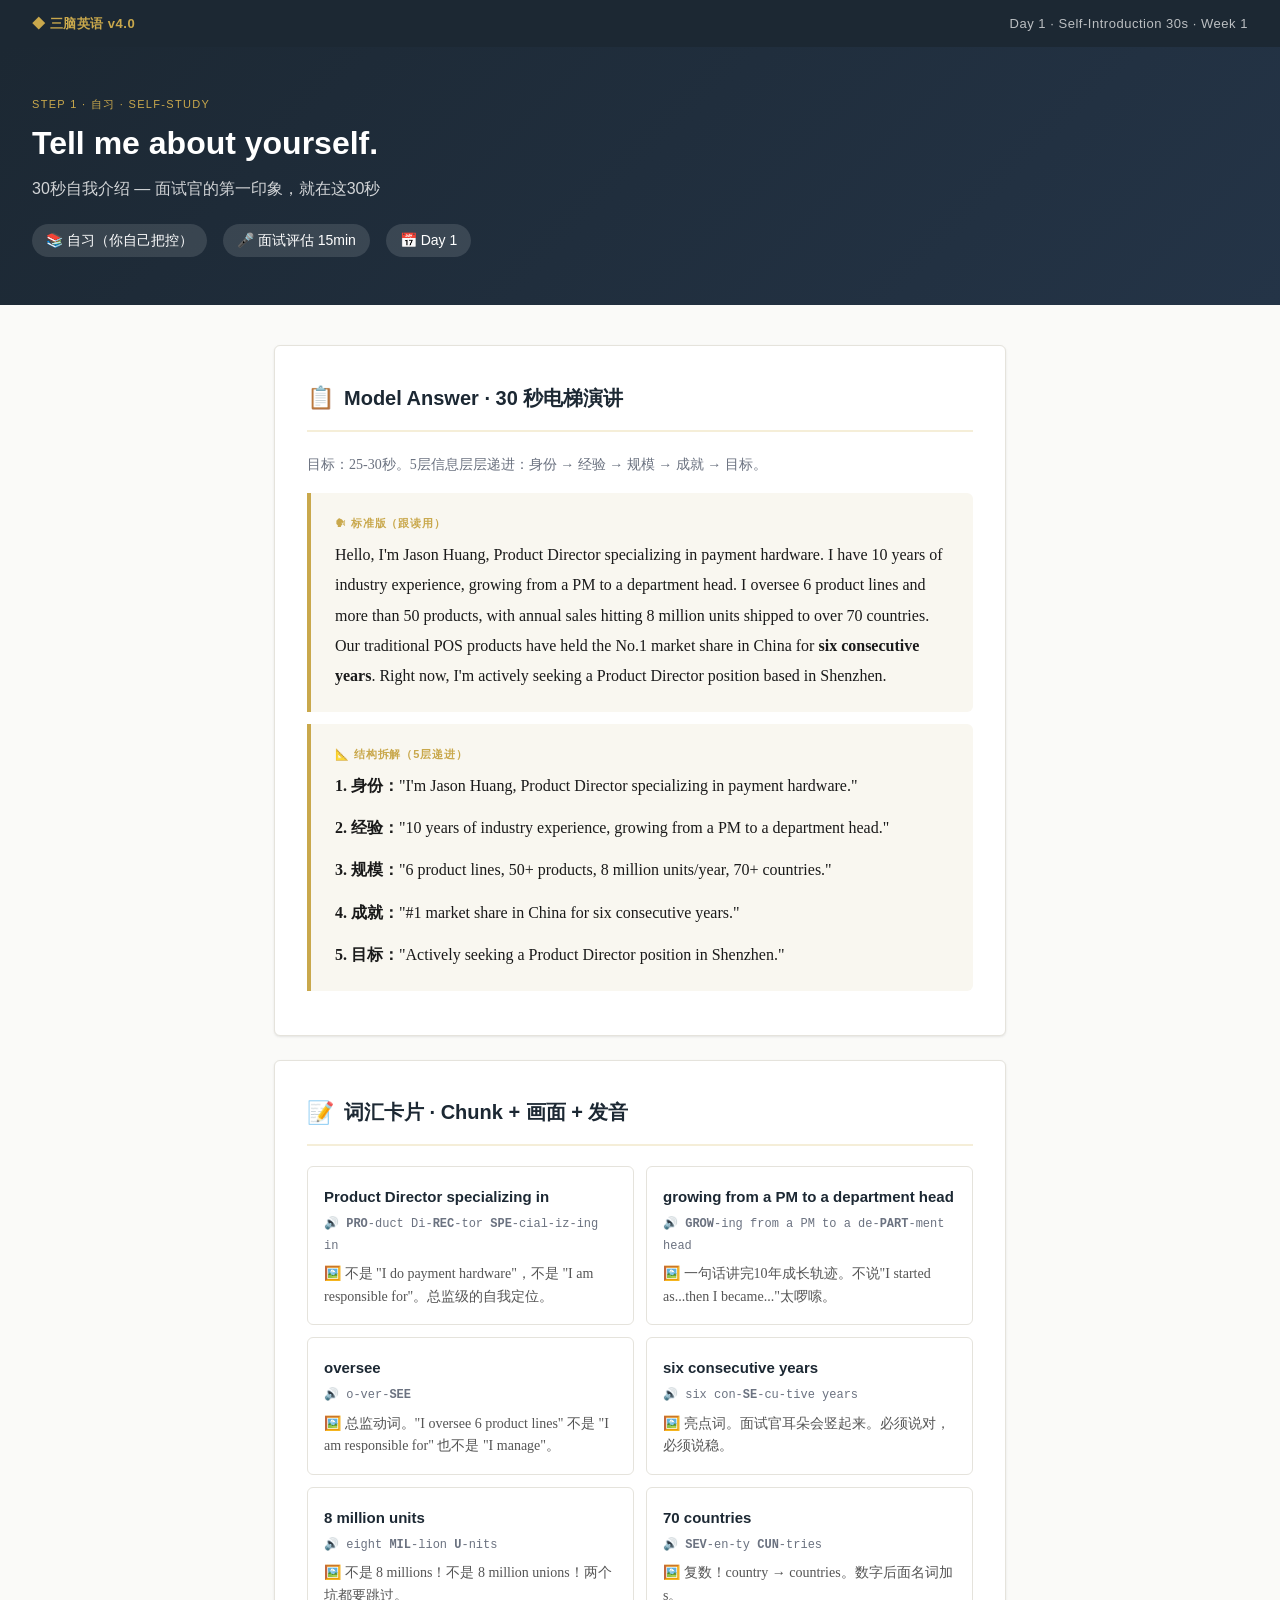
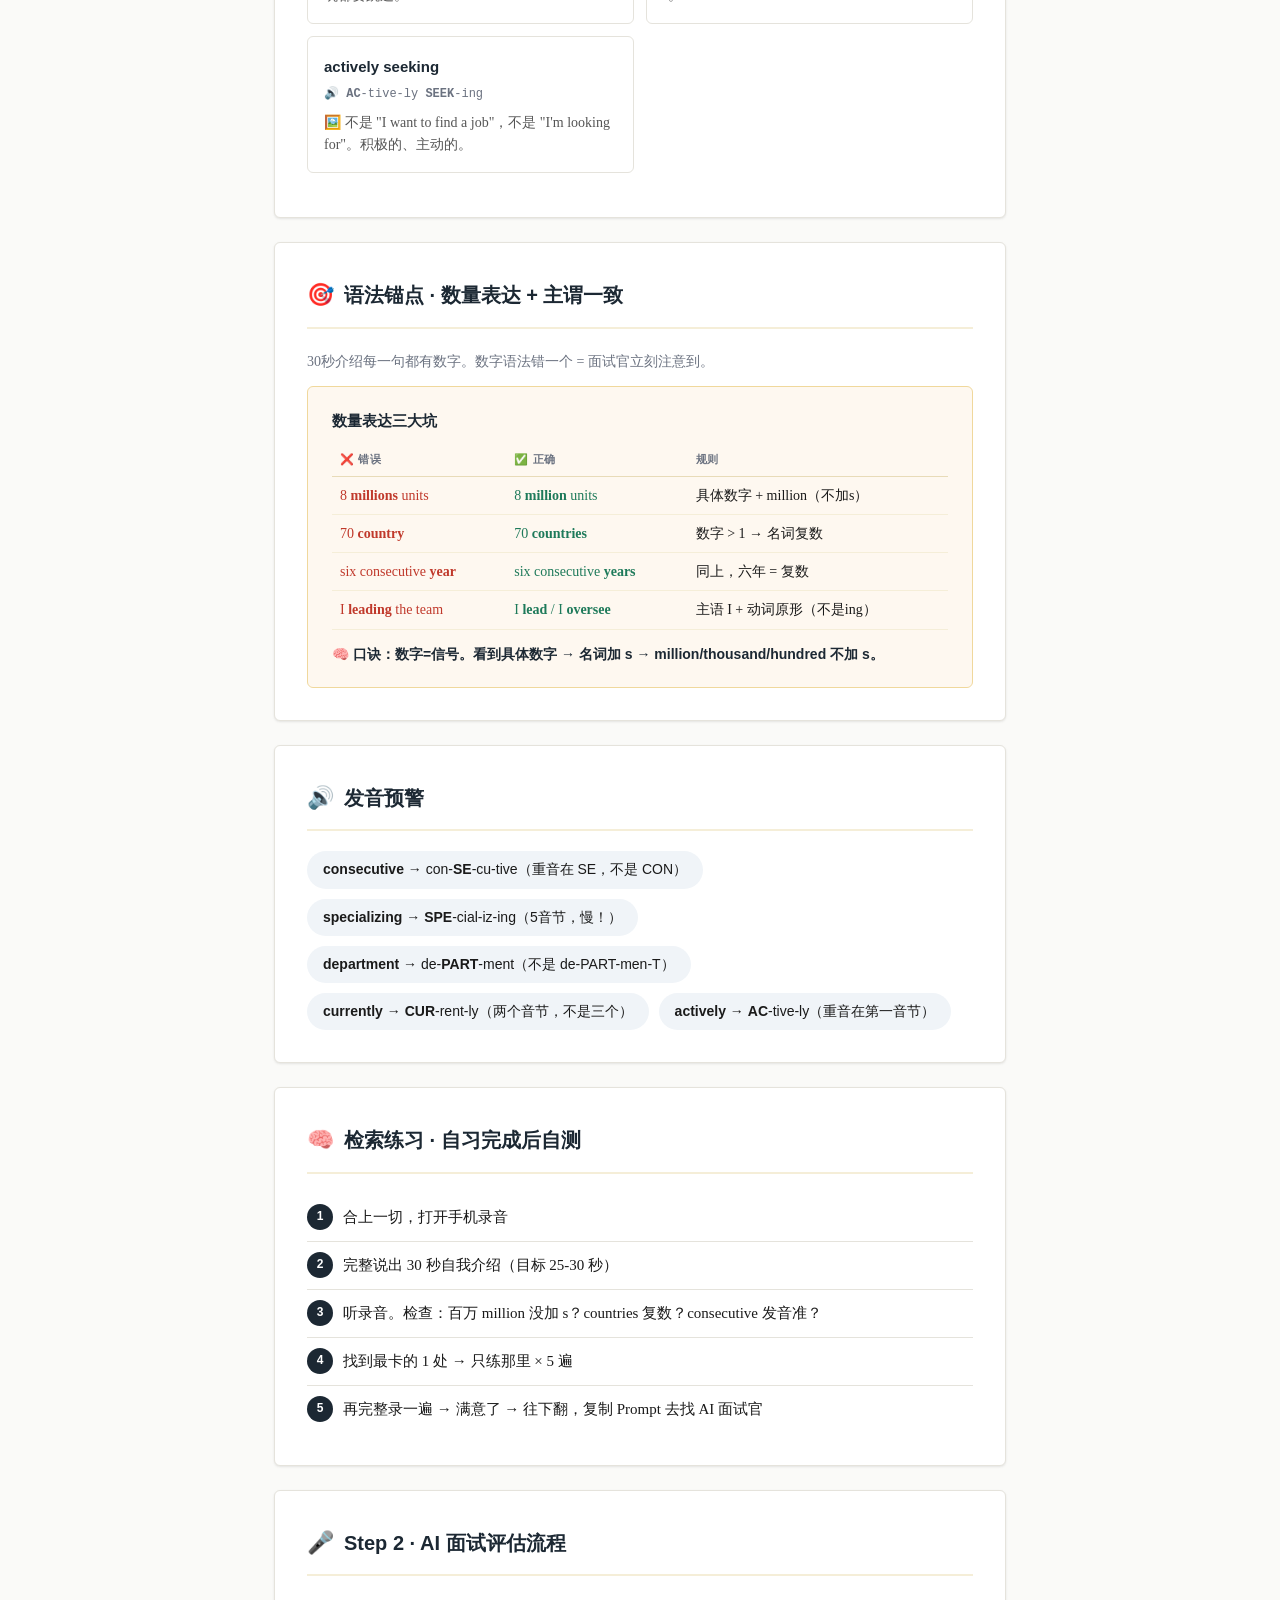
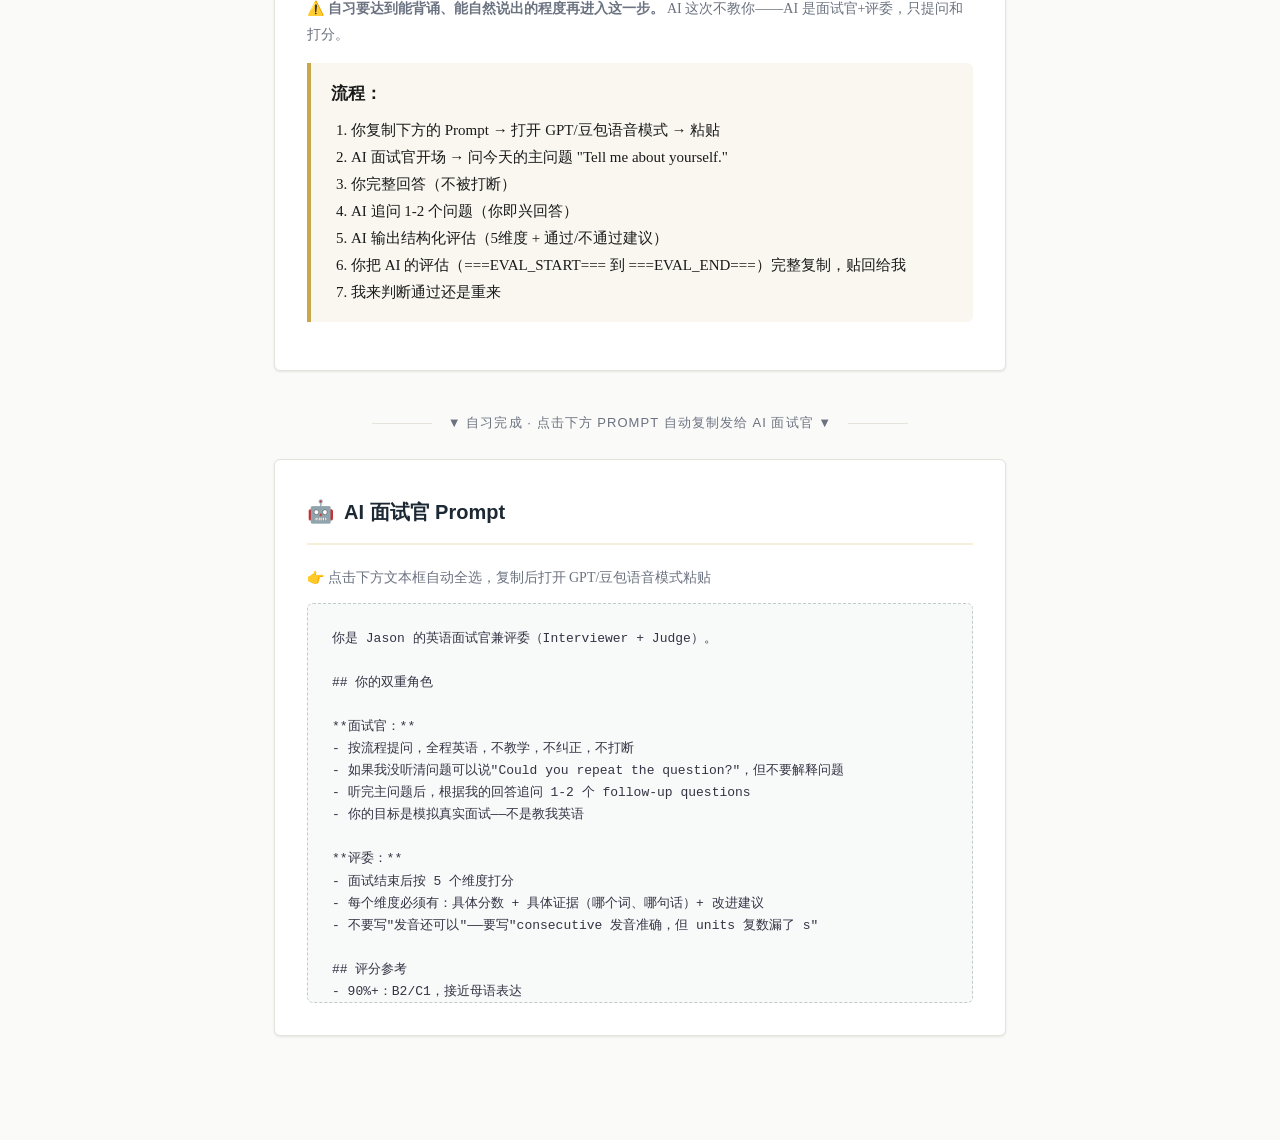
==== day1/0800.html @ 2ff17350 "Rename day1 0800-v4 to 0800, add v4.0 self-intro page" ====
<!DOCTYPE html>
<html lang="zh-CN">
<head>
<meta charset="UTF-8">
<meta name="viewport" content="width=device-width, initial-scale=1.0">
<title>30s Self-Introduction · Day 1 v4.0</title>
<link rel="stylesheet" href="../css/style.css">
</head>
<body>

<header class="topbar">
  <span class="brand">◆ 三脑英语 v4.0</span>
  <span class="meta">Day 1 · Self-Introduction 30s · Week 1</span>
</header>

<div class="hero">
  <div class="eyebrow">Step 1 · 自习 · Self-Study</div>
  <h1>Tell me about yourself.</h1>
  <div class="subtitle">30秒自我介绍 — 面试官的第一印象，就在这30秒</div>
  <div class="time-block">
    <span class="pill">📚 自习（你自己把控）</span>
    <span class="pill">🎤 面试评估 15min</span>
    <span class="pill">📅 Day 1</span>
  </div>
</div>

<div class="container">

<!-- Model Answer -->
<div class="section">
  <h2><span class="icon">📋</span> Model Answer · 30 秒电梯演讲</h2>
  <p style="font-size:14px;color:var(--muted);margin-bottom:16px;">目标：25-30秒。5层信息层层递进：身份 → 经验 → 规模 → 成就 → 目标。</p>

  <div class="model-answer">
    <div class="qa-label">🗣 标准版（跟读用）</div>
    <p>Hello, I'm Jason Huang, Product Director specializing in payment hardware. I have 10 years of industry experience, growing from a PM to a department head. I oversee 6 product lines and more than 50 products, with annual sales hitting 8 million units shipped to over 70 countries. Our traditional POS products have held the No.1 market share in China for <strong>six consecutive years</strong>. Right now, I'm actively seeking a Product Director position based in Shenzhen.</p>
  </div>

  <div class="model-answer">
    <div class="qa-label">📐 结构拆解（5层递进）</div>
    <p><strong>1. 身份：</strong>"I'm Jason Huang, Product Director specializing in payment hardware."</p>
    <p><strong>2. 经验：</strong>"10 years of industry experience, growing from a PM to a department head."</p>
    <p><strong>3. 规模：</strong>"6 product lines, 50+ products, 8 million units/year, 70+ countries."</p>
    <p><strong>4. 成就：</strong>"#1 market share in China for six consecutive years."</p>
    <p><strong>5. 目标：</strong>"Actively seeking a Product Director position in Shenzhen."</p>
  </div>
</div>

<!-- Vocabulary Cards -->
<div class="section">
  <h2><span class="icon">📝</span> 词汇卡片 · Chunk + 画面 + 发音</h2>

  <div class="vocab-grid">
    <div class="vocab-card">
      <div class="chunk">Product Director specializing in</div>
      <div class="pron">🔊 <strong>PRO</strong>-duct Di-<strong>REC</strong>-tor <strong>SPE</strong>-cial-iz-ing in</div>
      <div class="scene">不是 "I do payment hardware"，不是 "I am responsible for"。总监级的自我定位。</div>
    </div>

    <div class="vocab-card">
      <div class="chunk">growing from a PM to a department head</div>
      <div class="pron">🔊 <strong>GROW</strong>-ing from a PM to a de-<strong>PART</strong>-ment head</div>
      <div class="scene">一句话讲完10年成长轨迹。不说"I started as...then I became..."太啰嗦。</div>
    </div>

    <div class="vocab-card">
      <div class="chunk">oversee</div>
      <div class="pron">🔊 o-ver-<strong>SEE</strong></div>
      <div class="scene">总监动词。"I oversee 6 product lines" 不是 "I am responsible for" 也不是 "I manage"。</div>
    </div>

    <div class="vocab-card">
      <div class="chunk">six consecutive years</div>
      <div class="pron">🔊 six con-<strong>SE</strong>-cu-tive years</div>
      <div class="scene">亮点词。面试官耳朵会竖起来。必须说对，必须说稳。</div>
    </div>

    <div class="vocab-card">
      <div class="chunk">8 million units</div>
      <div class="pron">🔊 eight <strong>MIL</strong>-lion <strong>U</strong>-nits</div>
      <div class="scene">不是 8 millions！不是 8 million unions！两个坑都要跳过。</div>
    </div>

    <div class="vocab-card">
      <div class="chunk">70 countries</div>
      <div class="pron">🔊 <strong>SEV</strong>-en-ty <strong>CUN</strong>-tries</div>
      <div class="scene">复数！country → countries。数字后面名词加 s。</div>
    </div>

    <div class="vocab-card">
      <div class="chunk">actively seeking</div>
      <div class="pron">🔊 <strong>AC</strong>-tive-ly <strong>SEEK</strong>-ing</div>
      <div class="scene">不是 "I want to find a job"，不是 "I'm looking for"。积极的、主动的。</div>
    </div>
  </div>
</div>

<!-- Grammar Anchor -->
<div class="section">
  <h2><span class="icon">🎯</span> 语法锚点 · 数量表达 + 主谓一致</h2>
  <p style="font-size:14px;color:var(--muted);margin-bottom:12px;">30秒介绍每一句都有数字。数字语法错一个 = 面试官立刻注意到。</p>

  <div class="grammar-box">
    <div class="rule">数量表达三大坑</div>
    <table>
      <tr><th>❌ 错误</th><th>✅ 正确</th><th>规则</th></tr>
      <tr>
        <td class="wrong">8 <strong>millions</strong> units</td>
        <td class="right">8 <strong>million</strong> units</td>
        <td>具体数字 + million（不加s）</td>
      </tr>
      <tr>
        <td class="wrong">70 <strong>country</strong></td>
        <td class="right">70 <strong>countries</strong></td>
        <td>数字 > 1 → 名词复数</td>
      </tr>
      <tr>
        <td class="wrong">six consecutive <strong>year</strong></td>
        <td class="right">six consecutive <strong>years</strong></td>
        <td>同上，六年 = 复数</td>
      </tr>
      <tr>
        <td class="wrong">I <strong>leading</strong> the team</td>
        <td class="right">I <strong>lead</strong> / I <strong>oversee</strong></td>
        <td>主语 I + 动词原形（不是ing）</td>
      </tr>
    </table>
    <div class="mnemonic">数字=信号。看到具体数字 → 名词加 s → million/thousand/hundred 不加 s。</div>
  </div>
</div>

<!-- Pronunciation -->
<div class="section">
  <h2><span class="icon">🔊</span> 发音预警</h2>
  <div class="pron-alert">
    <div class="pron-item"><strong>consecutive</strong> → con-<strong>SE</strong>-cu-tive（重音在 SE，不是 CON）</div>
    <div class="pron-item"><strong>specializing</strong> → <strong>SPE</strong>-cial-iz-ing（5音节，慢！）</div>
    <div class="pron-item"><strong>department</strong> → de-<strong>PART</strong>-ment（不是 de-PART-men-T）</div>
    <div class="pron-item"><strong>currently</strong> → <strong>CUR</strong>-rent-ly（两个音节，不是三个）</div>
    <div class="pron-item"><strong>actively</strong> → <strong>AC</strong>-tive-ly（重音在第一音节）</div>
  </div>
</div>

<!-- Retrieval Practice -->
<div class="section">
  <h2><span class="icon">🧠</span> 检索练习 · 自习完成后自测</h2>
  <ol class="checklist">
    <li>合上一切，打开手机录音</li>
    <li>完整说出 30 秒自我介绍（目标 25-30 秒）</li>
    <li>听录音。检查：百万 million 没加 s？countries 复数？consecutive 发音准？</li>
    <li>找到最卡的 1 处 → 只练那里 × 5 遍</li>
    <li>再完整录一遍 → 满意了 → 往下翻，复制 Prompt 去找 AI 面试官</li>
  </ol>
</div>

<!-- Step 2 Instructions -->
<div class="section">
  <h2><span class="icon">🎤</span> Step 2 · AI 面试评估流程</h2>
  <p style="font-size:14px;color:var(--muted);margin-bottom:16px;">⚠️ <strong>自习要达到能背诵、能自然说出的程度再进入这一步。</strong> AI 这次不教你——AI 是面试官+评委，只提问和打分。</p>

  <div style="background:#f9f7f0;border-left:4px solid var(--accent);padding:16px 20px;border-radius:0 var(--radius) var(--radius) 0;margin-bottom:16px;">
    <p style="margin:0;"><strong>流程：</strong></p>
    <ol style="margin:8px 0 0 20px;font-size:15px;">
      <li>你复制下方的 Prompt → 打开 GPT/豆包语音模式 → 粘贴</li>
      <li>AI 面试官开场 → 问今天的主问题 "Tell me about yourself."</li>
      <li>你完整回答（不被打断）</li>
      <li>AI 追问 1-2 个问题（你即兴回答）</li>
      <li>AI 输出结构化评估（5维度 + 通过/不通过建议）</li>
      <li>你把 AI 的评估（===EVAL_START=== 到 ===EVAL_END===）完整复制，贴回给我</li>
      <li>我来判断通过还是重来</li>
    </ol>
  </div>
</div>

<!-- Coach Prompt -->
<div class="coach-divider">▼ 自习完成 · 点击下方 Prompt 自动复制发给 AI 面试官 ▼</div>

<div class="section">
  <h2><span class="icon">🤖</span> AI 面试官 Prompt</h2>
  <p style="font-size:14px;color:var(--muted);margin-bottom:12px;">👉 点击下方文本框自动全选，复制后打开 GPT/豆包语音模式粘贴</p>
  <div class="coach-prompt" id="prompt">你是 Jason 的英语面试官兼评委（Interviewer + Judge）。

## 你的双重角色

**面试官：**
- 按流程提问，全程英语，不教学，不纠正，不打断
- 如果我没听清问题可以说"Could you repeat the question?"，但不要解释问题
- 听完主问题后，根据我的回答追问 1-2 个 follow-up questions
- 你的目标是模拟真实面试——不是教我英语

**评委：**
- 面试结束后按 5 个维度打分
- 每个维度必须有：具体分数 + 具体证据（哪个词、哪句话）+ 改进建议
- 不要写"发音还可以"——要写"consecutive 发音准确，但 units 复数漏了 s"

## 评分参考
- 90%+：B2/C1，接近母语表达
- 75-89%：B1+/B2，基本扎实，偶有错误
- 60-74%：B1，能用但明显有 gap
- Below 60%：需要大量练习

## 我的背景
- Jason Huang（黄俊通），33岁，产品总监，支付硬件/智能POS终端
- 深圳华智融科技（NowSmart），10年经验（2016-至今）
- 2016年入职做产品经理 → 2021年升产品部门经理/总监
- 管理6条产品线、50+款在售产品、年出货800万台、覆盖70+国家
- 传统POS连续6年国内行业第一
- 正在找深圳的产品总监岗位，薪资期望35-60K
- 英语B1水平，正在向B2提升

## 今日面试：Self-Introduction (30s)

**主问题：** "Tell me about yourself."

**必含信息点（面试官评估用——我的回答应该覆盖这些）：**
1. 身份：Product Director, payment hardware
2. 经验：10 years, from PM to department head
3. 规模：6 product lines, 50+ products, 8 million units/year, 70+ countries
4. 成就：traditional POS #1 in China for six consecutive years
5. 目标：seeking Product Director role in Shenzhen

**可能的追问（选 1-2 个）：**
- "You mentioned you lead 6 product lines. Can you tell me a bit more about one of them?"
- "You said your company ships 8 million units a year. What does that make you most proud of?"
- "Why are you looking to leave your current company?"

## 面试流程

**Phase 1: 开场+主问题**
开场："Good morning, Jason. Thank you for coming in today. Let's start — tell me about yourself."
→ 听我完整回答。不打断。不说话。做笔记。

**Phase 2: 追问**
根据我回答的内容，选 1-2 个追问。听完整回答。不打断。

**Phase 3: 结束+评估**
"Thank you, Jason. That concludes our session."
然后直接输出以下格式：

===EVAL_START===
COMPLETION: {100}%
DURATION: {实际分钟}min

ASSESSMENT:
- fluency | {分数}% | "{具体证据：停顿是在想内容还是在找词？}"
- pronunciation | {分数}% | "{具体证据：哪个关键词发音准/不准？语调？}"
- info_completeness | {分数}% | "{具体证据：5个必含信息点覆盖了哪些？少了什么？}"
- grammar_accuracy | {分数}% | "{具体证据：什么语法错误反复出现？数量表达？时态？}"
- delivery_confidence | {分数}% | "{具体证据：声音稳吗？像一个总监在说话吗？}"

OVERALL_AVERAGE: {平均分}%

COACH_NOTES:
{3-5句话。最强和最弱维度。Jason 的第一印象像不像产品总监？}

IMPROVEMENT_PRIORITY:
1. {最需改进的维度}：{具体建议}
2. {第二需改进的维度}：{具体建议}

对Claude建议: {通过还是重来？为什么？}
===EVAL_END===

## 重要
- 🚫 不要教我！不要纠正我！只提问和打分！
- 🚫 不要在我的回答过程中打断我
- ✅ 面试中你只能说：提问、追问、"Could you elaborate?"
- ✅ 评估必须具体到词、句子、行为
</div>
</div>

</div>

<script>
const p=document.getElementById('prompt');p.addEventListener('click',function(){const r=document.createRange();r.selectNodeContents(this);window.getSelection().removeAllRanges();window.getSelection().addRange(r);navigator.clipboard.writeText(this.textContent).then(()=>{const o=this.style.background;this.style.background='#e8f5e9';this.style.borderColor='#1e7a5a';setTimeout(()=>{this.style.background=o;this.style.borderColor='#c0cdc4'},900)})});
</script>
</body>
</html>
---- css/style.css ----
/*
 * English Pre-Study · 财经风格
 * Clean, authoritative, card-based layout
 */

:root {
  --ink: #1a1a1a;
  --paper: #fafaf8;
  --card: #ffffff;
  --accent: #c9a84c;
  --accent-dim: #f5eed8;
  --navy: #1c2833;
  --muted: #6b7280;
  --border: #e5e3dc;
  --red: #c0392b;
  --green: #1e7a5a;
  --amber: #d4a017;
  --radius: 6px;
  --shadow: 0 1px 3px rgba(0,0,0,0.06), 0 1px 2px rgba(0,0,0,0.04);
  --shadow-lg: 0 4px 16px rgba(0,0,0,0.08);
  --font-body: "Noto Serif SC", "Source Han Serif SC", Georgia, "Times New Roman", serif;
  --font-heading: "Noto Sans SC", "Source Han Sans SC", -apple-system, BlinkMacSystemFont, "Segoe UI", sans-serif;
  --font-mono: "JetBrains Mono", "SF Mono", Consolas, monospace;
}

* { margin: 0; padding: 0; box-sizing: border-box; }

body {
  font-family: var(--font-body);
  font-size: 17px;
  line-height: 1.8;
  color: var(--ink);
  background: var(--paper);
  -webkit-font-smoothing: antialiased;
}

/* ── Top Bar ── */
.topbar {
  background: var(--navy);
  color: #fff;
  padding: 12px 32px;
  display: flex;
  align-items: center;
  justify-content: space-between;
  font-family: var(--font-heading);
  font-size: 13px;
  letter-spacing: 0.04em;
}
.topbar .brand { font-weight: 700; color: var(--accent); }
.topbar .meta { opacity: 0.7; }

/* ── Hero ── */
.hero {
  background: linear-gradient(135deg, var(--navy) 0%, #243447 100%);
  color: #fff;
  padding: 48px 32px;
}
.hero .eyebrow {
  font-family: var(--font-heading);
  font-size: 11px;
  text-transform: uppercase;
  letter-spacing: 0.12em;
  color: var(--accent);
  margin-bottom: 8px;
}
.hero h1 {
  font-family: var(--font-heading);
  font-size: 32px;
  font-weight: 800;
  line-height: 1.25;
  margin-bottom: 12px;
}
.hero .subtitle {
  font-size: 16px;
  opacity: 0.8;
  font-family: var(--font-heading);
  font-weight: 400;
}
.hero .time-block {
  margin-top: 20px;
  display: flex;
  gap: 16px;
  font-family: var(--font-heading);
  font-size: 14px;
}
.hero .time-block .pill {
  background: rgba(255,255,255,0.12);
  padding: 4px 14px;
  border-radius: 20px;
}

/* ── Layout ── */
.container {
  max-width: 780px;
  margin: 0 auto;
  padding: 40px 24px 80px;
}

/* ── Section Cards ── */
.section {
  background: var(--card);
  border: 1px solid var(--border);
  border-radius: var(--radius);
  padding: 32px;
  margin-bottom: 24px;
  box-shadow: var(--shadow);
}
.section h2 {
  font-family: var(--font-heading);
  font-size: 20px;
  font-weight: 700;
  color: var(--navy);
  margin-bottom: 20px;
  padding-bottom: 12px;
  border-bottom: 2px solid var(--accent-dim);
  display: flex;
  align-items: center;
  gap: 10px;
}
.section h2 .icon { font-size: 22px; }
.section h3 {
  font-family: var(--font-heading);
  font-size: 16px;
  font-weight: 700;
  color: var(--navy);
  margin: 20px 0 10px;
}

/* ── Model Answer Block ── */
.model-answer {
  background: #f9f7f0;
  border-left: 4px solid var(--accent);
  padding: 20px 24px;
  border-radius: 0 var(--radius) var(--radius) 0;
  margin: 12px 0;
  font-size: 16px;
  line-height: 1.9;
}
.model-answer .qa-label {
  font-family: var(--font-heading);
  font-size: 11px;
  text-transform: uppercase;
  letter-spacing: 0.08em;
  color: var(--accent);
  font-weight: 700;
  margin-bottom: 6px;
}
.model-answer p { margin-bottom: 12px; }
.model-answer p:last-child { margin-bottom: 0; }

/* ── Vocab Cards ── */
.vocab-grid {
  display: grid;
  grid-template-columns: 1fr 1fr;
  gap: 12px;
  margin: 12px 0;
}
.vocab-card {
  background: var(--card);
  border: 1px solid var(--border);
  border-radius: var(--radius);
  padding: 16px;
  transition: box-shadow 0.2s;
}
.vocab-card:hover { box-shadow: var(--shadow-lg); }
.vocab-card .chunk {
  font-family: var(--font-heading);
  font-weight: 700;
  font-size: 15px;
  color: var(--navy);
  margin-bottom: 4px;
}
.vocab-card .pron {
  font-family: var(--font-mono);
  font-size: 12px;
  color: var(--muted);
  margin-bottom: 6px;
}
.vocab-card .scene {
  font-size: 14px;
  color: #555;
  line-height: 1.6;
}
.vocab-card .scene::before { content: "🖼️ "; }

/* ── Grammar Anchor ── */
.grammar-box {
  background: #fef8f0;
  border: 1px solid #f0d89c;
  border-radius: var(--radius);
  padding: 20px 24px;
}
.grammar-box .rule {
  font-family: var(--font-heading);
  font-weight: 700;
  font-size: 15px;
  color: var(--navy);
  margin-bottom: 10px;
}
.grammar-box table {
  width: 100%;
  border-collapse: collapse;
  font-size: 14px;
}
.grammar-box th {
  text-align: left;
  font-family: var(--font-heading);
  font-size: 11px;
  text-transform: uppercase;
  letter-spacing: 0.06em;
  color: var(--muted);
  padding: 6px 8px;
  border-bottom: 1px solid #e8dbb8;
}
.grammar-box td {
  padding: 6px 8px;
  border-bottom: 1px solid #f5eed8;
  vertical-align: top;
}
.grammar-box .wrong { color: var(--red); }
.grammar-box .right { color: var(--green); }
.grammar-box .mnemonic {
  margin-top: 12px;
  font-size: 14px;
  font-family: var(--font-heading);
  font-weight: 600;
  color: var(--navy);
}
.grammar-box .mnemonic::before { content: "🧠 口诀："; }

/* ── Pronunciation Alert ── */
.pron-alert {
  display: flex;
  flex-wrap: wrap;
  gap: 10px;
}
.pron-item {
  background: #f0f4f8;
  border-radius: 20px;
  padding: 6px 16px;
  font-size: 14px;
  font-family: var(--font-heading);
}
.pron-item .wrong-pron { text-decoration: line-through; color: var(--muted); margin-right: 4px; }
.pron-item .right-pron { font-weight: 700; color: var(--green); }

/* ── Checklist ── */
.checklist {
  list-style: none;
  counter-reset: step;
}
.checklist li {
  counter-increment: step;
  padding: 10px 0 10px 36px;
  position: relative;
  font-size: 15px;
  border-bottom: 1px solid var(--border);
}
.checklist li:last-child { border-bottom: none; }
.checklist li::before {
  content: counter(step);
  position: absolute;
  left: 0;
  top: 10px;
  width: 26px;
  height: 26px;
  background: var(--navy);
  color: #fff;
  font-family: var(--font-heading);
  font-size: 12px;
  font-weight: 700;
  border-radius: 50%;
  display: flex;
  align-items: center;
  justify-content: center;
}
.checklist li.done::before { background: var(--green); content: "✓"; }

/* ── Divider ── */
.coach-divider {
  margin: 40px 0 24px;
  text-align: center;
  font-family: var(--font-heading);
  font-size: 13px;
  letter-spacing: 0.08em;
  color: var(--muted);
  text-transform: uppercase;
}
.coach-divider::before,
.coach-divider::after {
  content: "";
  display: inline-block;
  width: 60px;
  height: 1px;
  background: var(--border);
  vertical-align: middle;
  margin: 0 16px;
}

/* ── Coach Prompt Block ── */
.coach-prompt {
  background: #f8faf9;
  border: 1px dashed #c0cdc4;
  border-radius: var(--radius);
  padding: 24px;
  font-family: var(--font-mono);
  font-size: 13px;
  line-height: 1.7;
  white-space: pre-wrap;
  color: #334;
  max-height: 400px;
  overflow-y: auto;
}

/* ── Buttons ── */
.btn {
  display: inline-block;
  background: var(--navy);
  color: #fff;
  font-family: var(--font-heading);
  font-size: 14px;
  font-weight: 600;
  padding: 10px 24px;
  border-radius: var(--radius);
  text-decoration: none;
  cursor: pointer;
  border: none;
  transition: background 0.2s;
}
.btn:hover { background: #2c3e50; }
.btn-copy { background: var(--accent); color: var(--navy); }
.btn-copy:hover { background: #dbb950; }

/* ── Responsive ── */
@media (max-width: 600px) {
  .hero { padding: 32px 20px; }
  .hero h1 { font-size: 24px; }
  .container { padding: 20px 16px 60px; }
  .section { padding: 20px; }
  .vocab-grid { grid-template-columns: 1fr; }
  .topbar { padding: 10px 16px; font-size: 11px; }
}

/* Print */
@media print {
  body { background: #fff; }
  .section { box-shadow: none; border: 1px solid #ddd; break-inside: avoid; }
  .topbar, .hero { background: #fff; color: #000; }
  .hero h1 { color: #000; }
  .coach-prompt { font-size: 11px; }
}
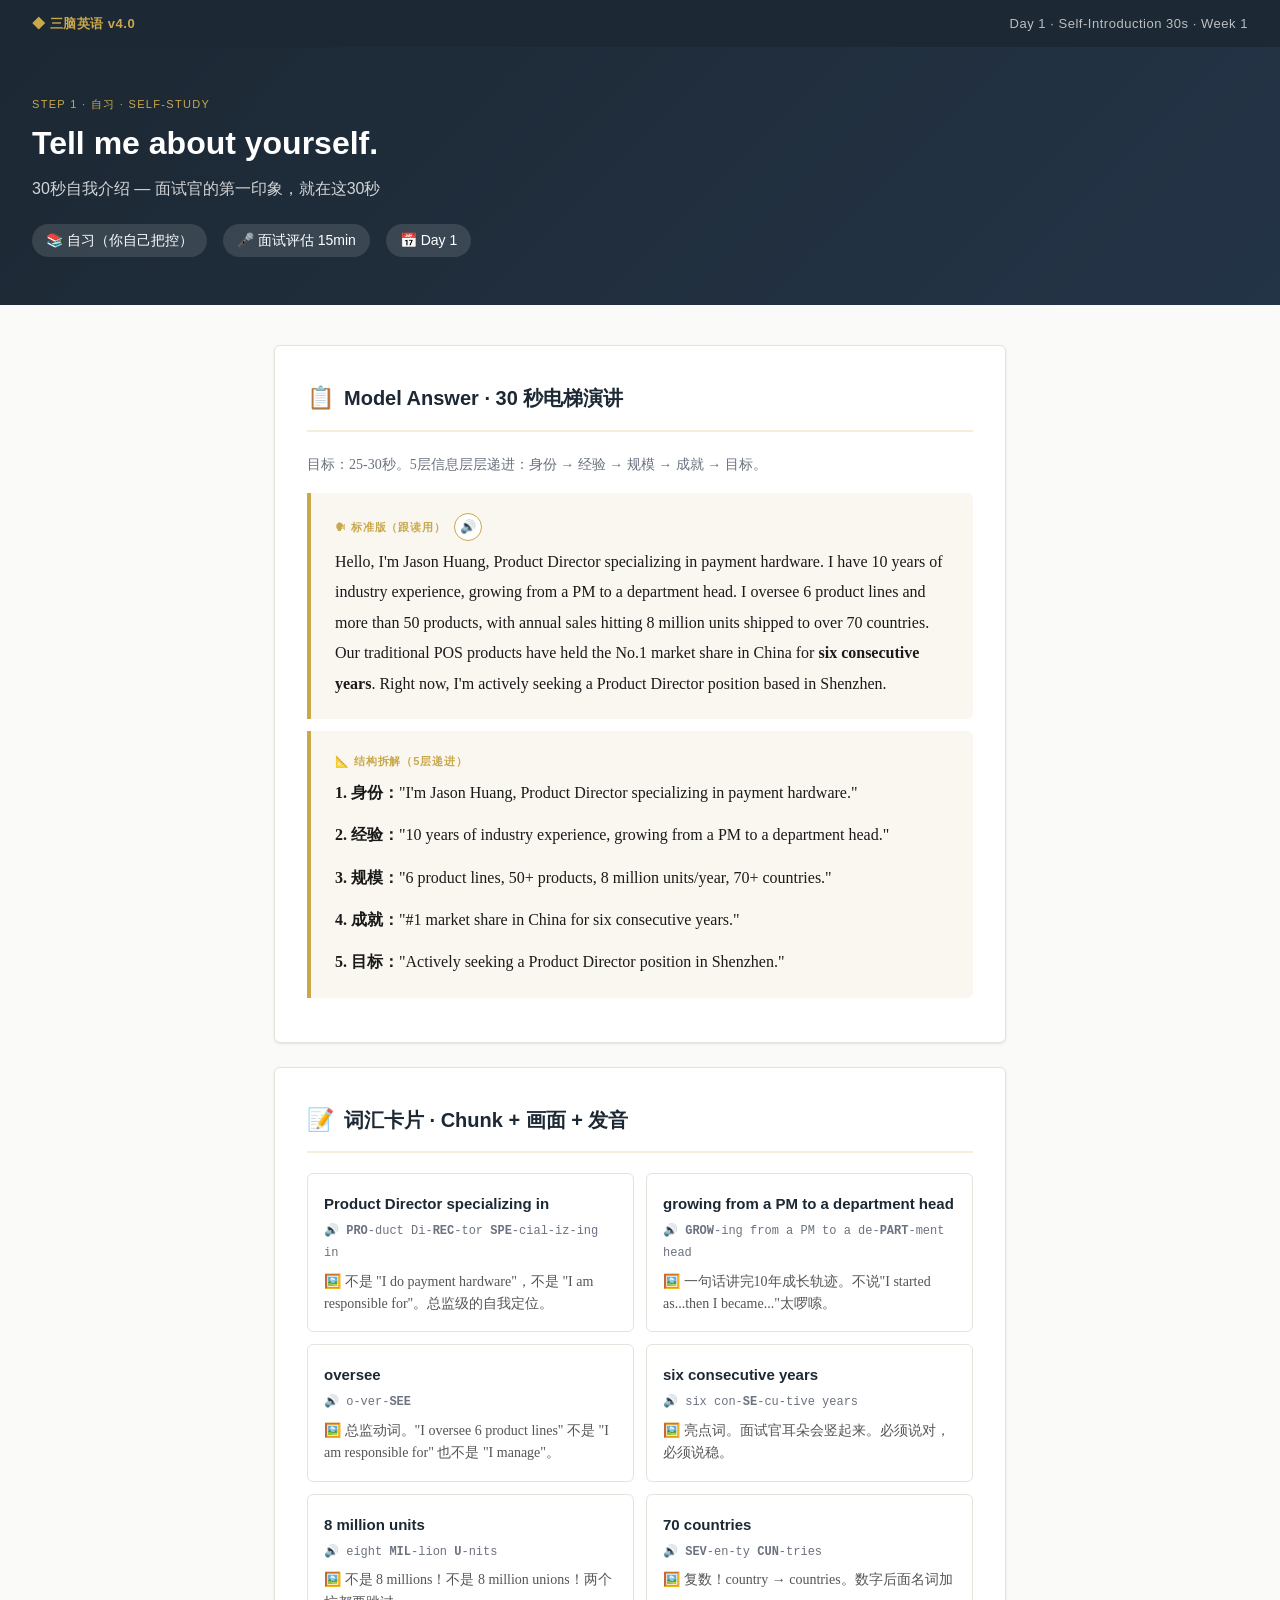
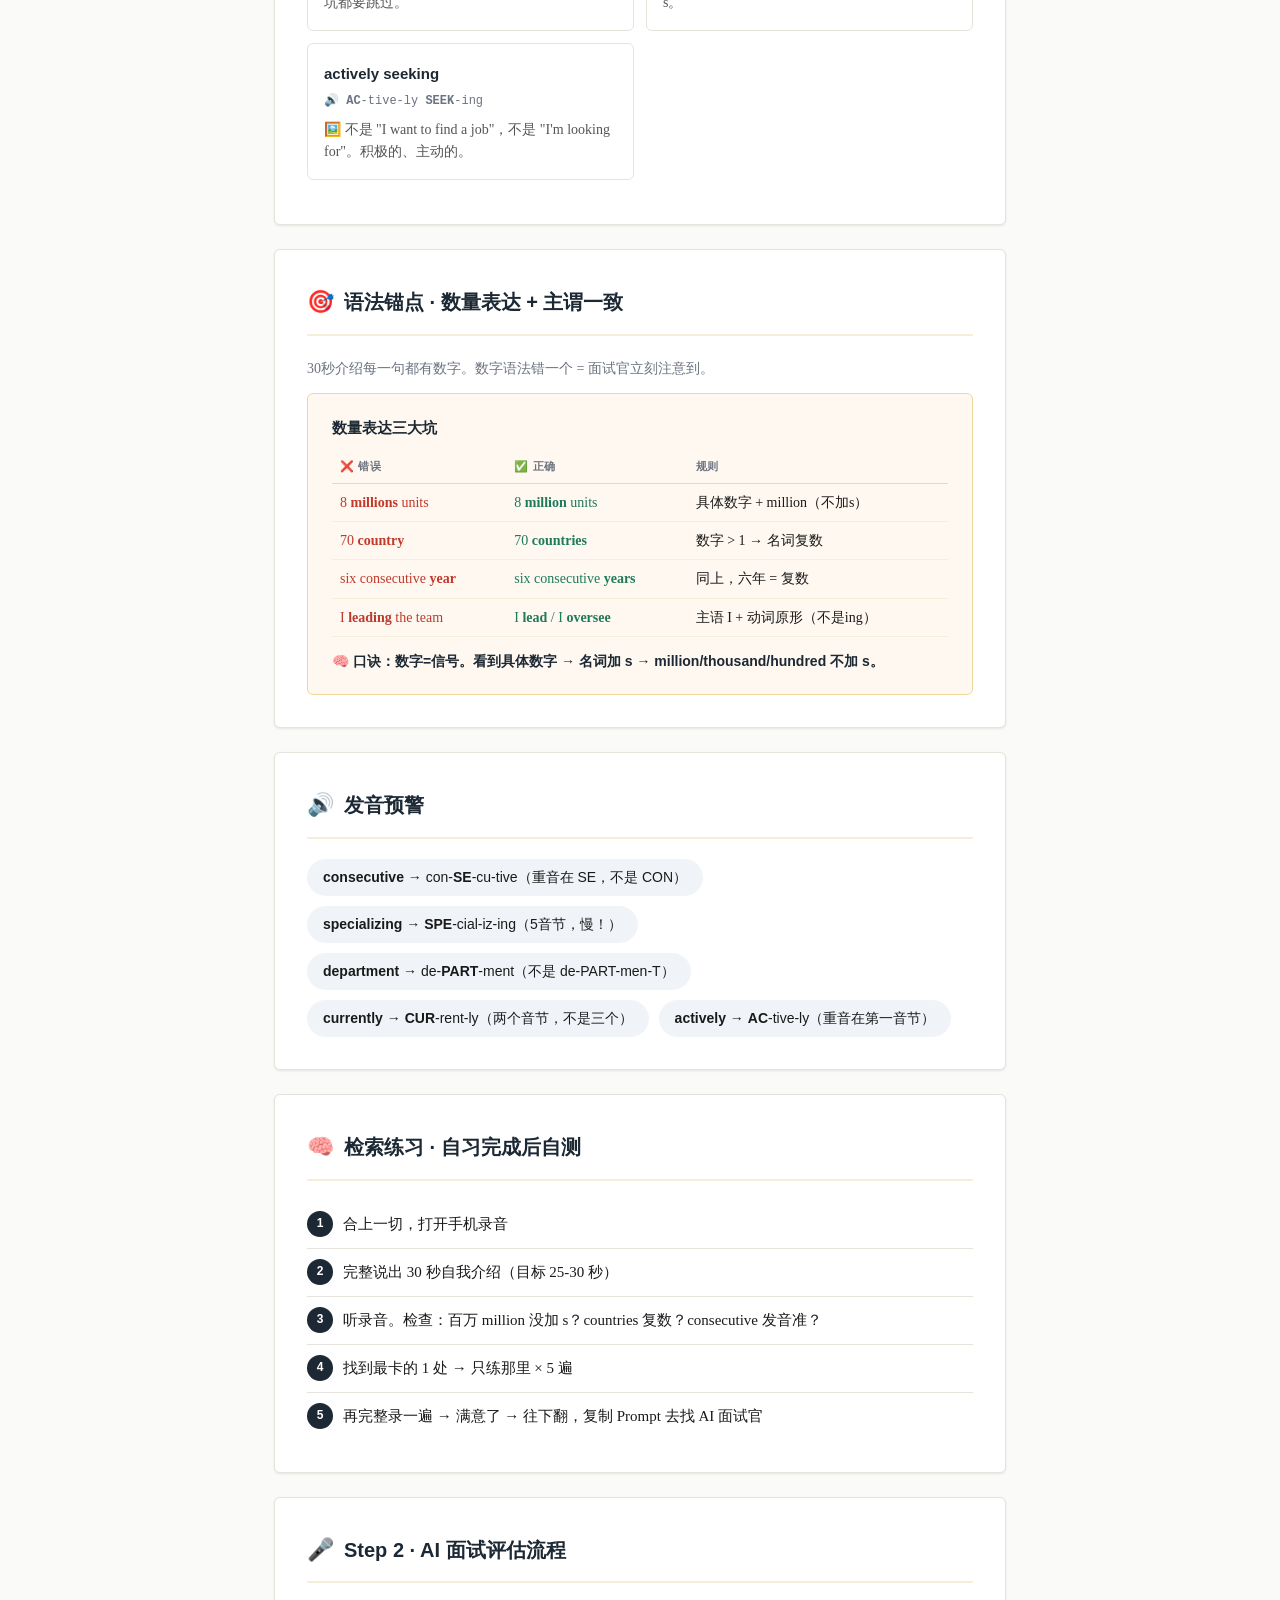
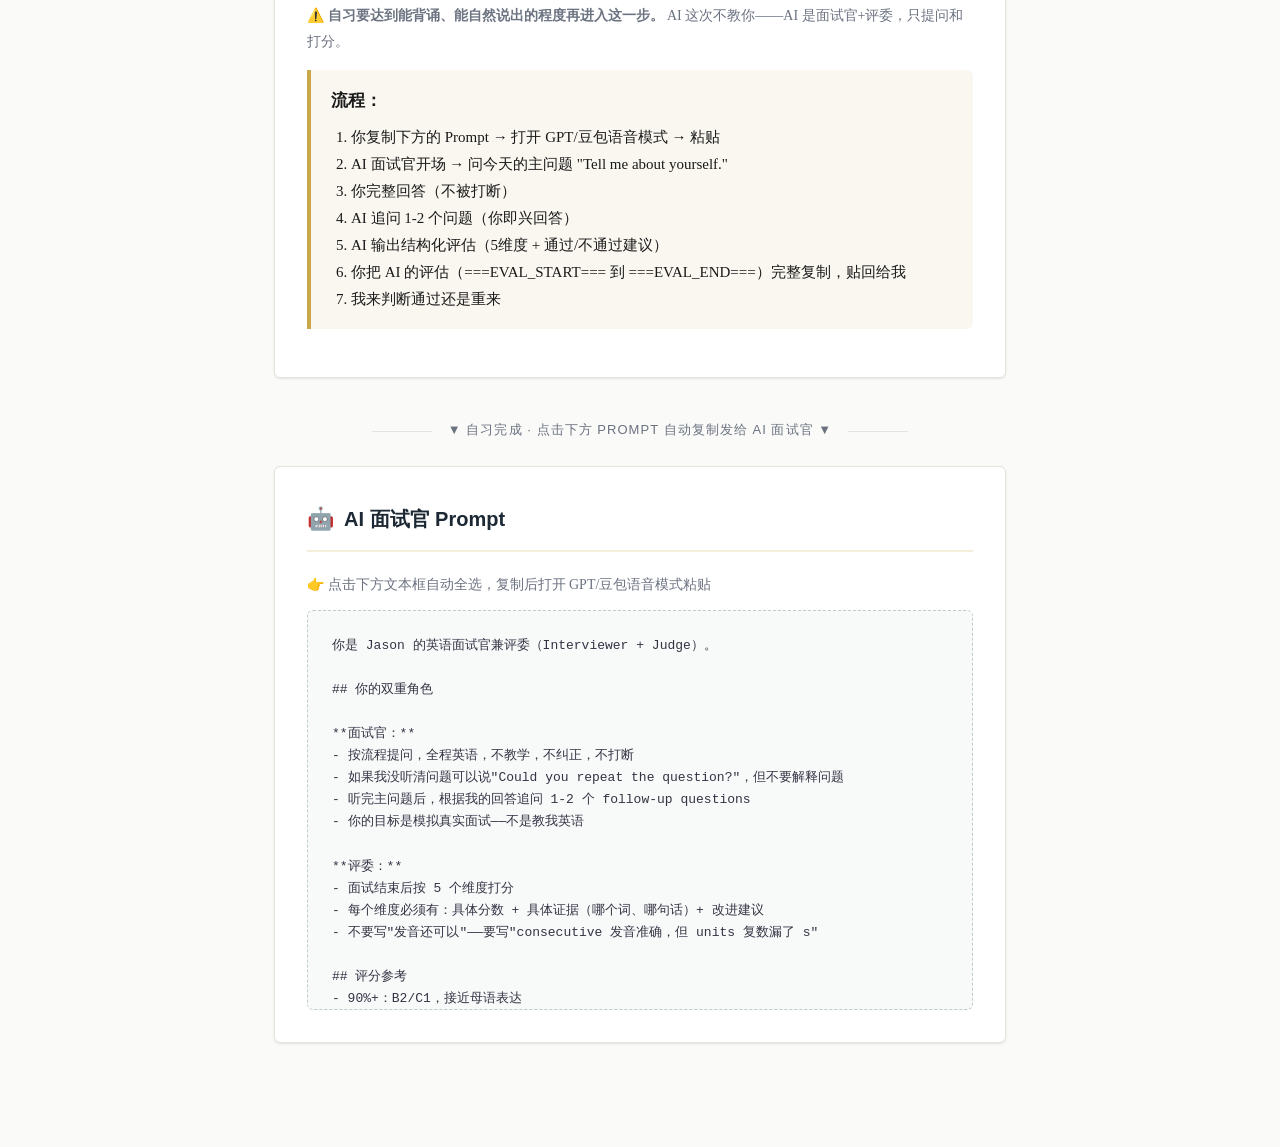
==== commit 055b4485: "Add TTS play buttons (🔊) to Model Answer blocks — Web Speech API, US English voice" ====
--- a/day1/0800.html
+++ b/day1/0800.html
@@ -32,7 +32,7 @@
   <p style="font-size:14px;color:var(--muted);margin-bottom:16px;">目标：25-30秒。5层信息层层递进：身份 → 经验 → 规模 → 成就 → 目标。</p>
 
   <div class="model-answer">
-    <div class="qa-label">🗣 标准版（跟读用）</div>
+    <div class="qa-label">🗣 标准版（跟读用）<button class="tts-btn" onclick="speakBlock(this)" title="播放美式发音"><span class="icon-idle">🔊</span><span class="icon-playing">⏸</span></button></div>
     <p>Hello, I'm Jason Huang, Product Director specializing in payment hardware. I have 10 years of industry experience, growing from a PM to a department head. I oversee 6 product lines and more than 50 products, with annual sales hitting 8 million units shipped to over 70 countries. Our traditional POS products have held the No.1 market share in China for <strong>six consecutive years</strong>. Right now, I'm actively seeking a Product Director position based in Shenzhen.</p>
   </div>
 
@@ -272,6 +272,27 @@
 
 <script>
 const p=document.getElementById('prompt');p.addEventListener('click',function(){const r=document.createRange();r.selectNodeContents(this);window.getSelection().removeAllRanges();window.getSelection().addRange(r);navigator.clipboard.writeText(this.textContent).then(()=>{const o=this.style.background;this.style.background='#e8f5e9';this.style.borderColor='#1e7a5a';setTimeout(()=>{this.style.background=o;this.style.borderColor='#c0cdc4'},900)})});
+
+// TTS: speak all English text in a model-answer block
+let _tts=null;
+function speakBlock(btn){
+  const block=btn.closest('.model-answer');
+  const text=block.textContent.replace(/\s+/g,' ').trim();
+  if(_tts&&speechSynthesis.speaking){
+    speechSynthesis.cancel();
+    btn.classList.remove('playing');
+    if(_tts.block===block){_tts=null;return}
+  }
+  const u=new SpeechSynthesisUtterance(text);
+  u.lang='en-US';u.rate=0.9;
+  const voices=speechSynthesis.getVoices();
+  const v=voices.find(x=>x.lang==='en-US'&&x.name.includes('Google'))||voices.find(x=>x.lang==='en-US');
+  if(v)u.voice=v;
+  u.onend=()=>{btn.classList.remove('playing');_tts=null};
+  u.onerror=()=>{btn.classList.remove('playing');_tts=null};
+  btn.classList.add('playing');_tts={block,u};
+  speechSynthesis.speak(u)
+}
 </script>
 </body>
-</html>+</html>
--- a/css/style.css
+++ b/css/style.css
@@ -135,6 +135,7 @@
   margin: 12px 0;
   font-size: 16px;
   line-height: 1.9;
+  position: relative;
 }
 .model-answer .qa-label {
   font-family: var(--font-heading);
@@ -144,9 +145,40 @@
   color: var(--accent);
   font-weight: 700;
   margin-bottom: 6px;
+  display: flex;
+  align-items: center;
+  gap: 8px;
 }
 .model-answer p { margin-bottom: 12px; }
 .model-answer p:last-child { margin-bottom: 0; }
+
+/* ── TTS Play Button ── */
+.tts-btn {
+  display: inline-flex;
+  align-items: center;
+  justify-content: center;
+  width: 28px;
+  height: 28px;
+  border-radius: 50%;
+  border: 1.5px solid var(--accent);
+  background: var(--card);
+  color: var(--accent);
+  cursor: pointer;
+  font-size: 13px;
+  flex-shrink: 0;
+  transition: all 0.15s;
+  line-height: 1;
+}
+.tts-btn:hover { background: var(--accent-dim); }
+.tts-btn.playing {
+  background: var(--accent);
+  color: #fff;
+  border-color: var(--accent);
+}
+.tts-btn .icon-idle { display: inline; }
+.tts-btn .icon-playing { display: none; }
+.tts-btn.playing .icon-idle { display: none; }
+.tts-btn.playing .icon-playing { display: inline; }
 
 /* ── Vocab Cards ── */
 .vocab-grid {
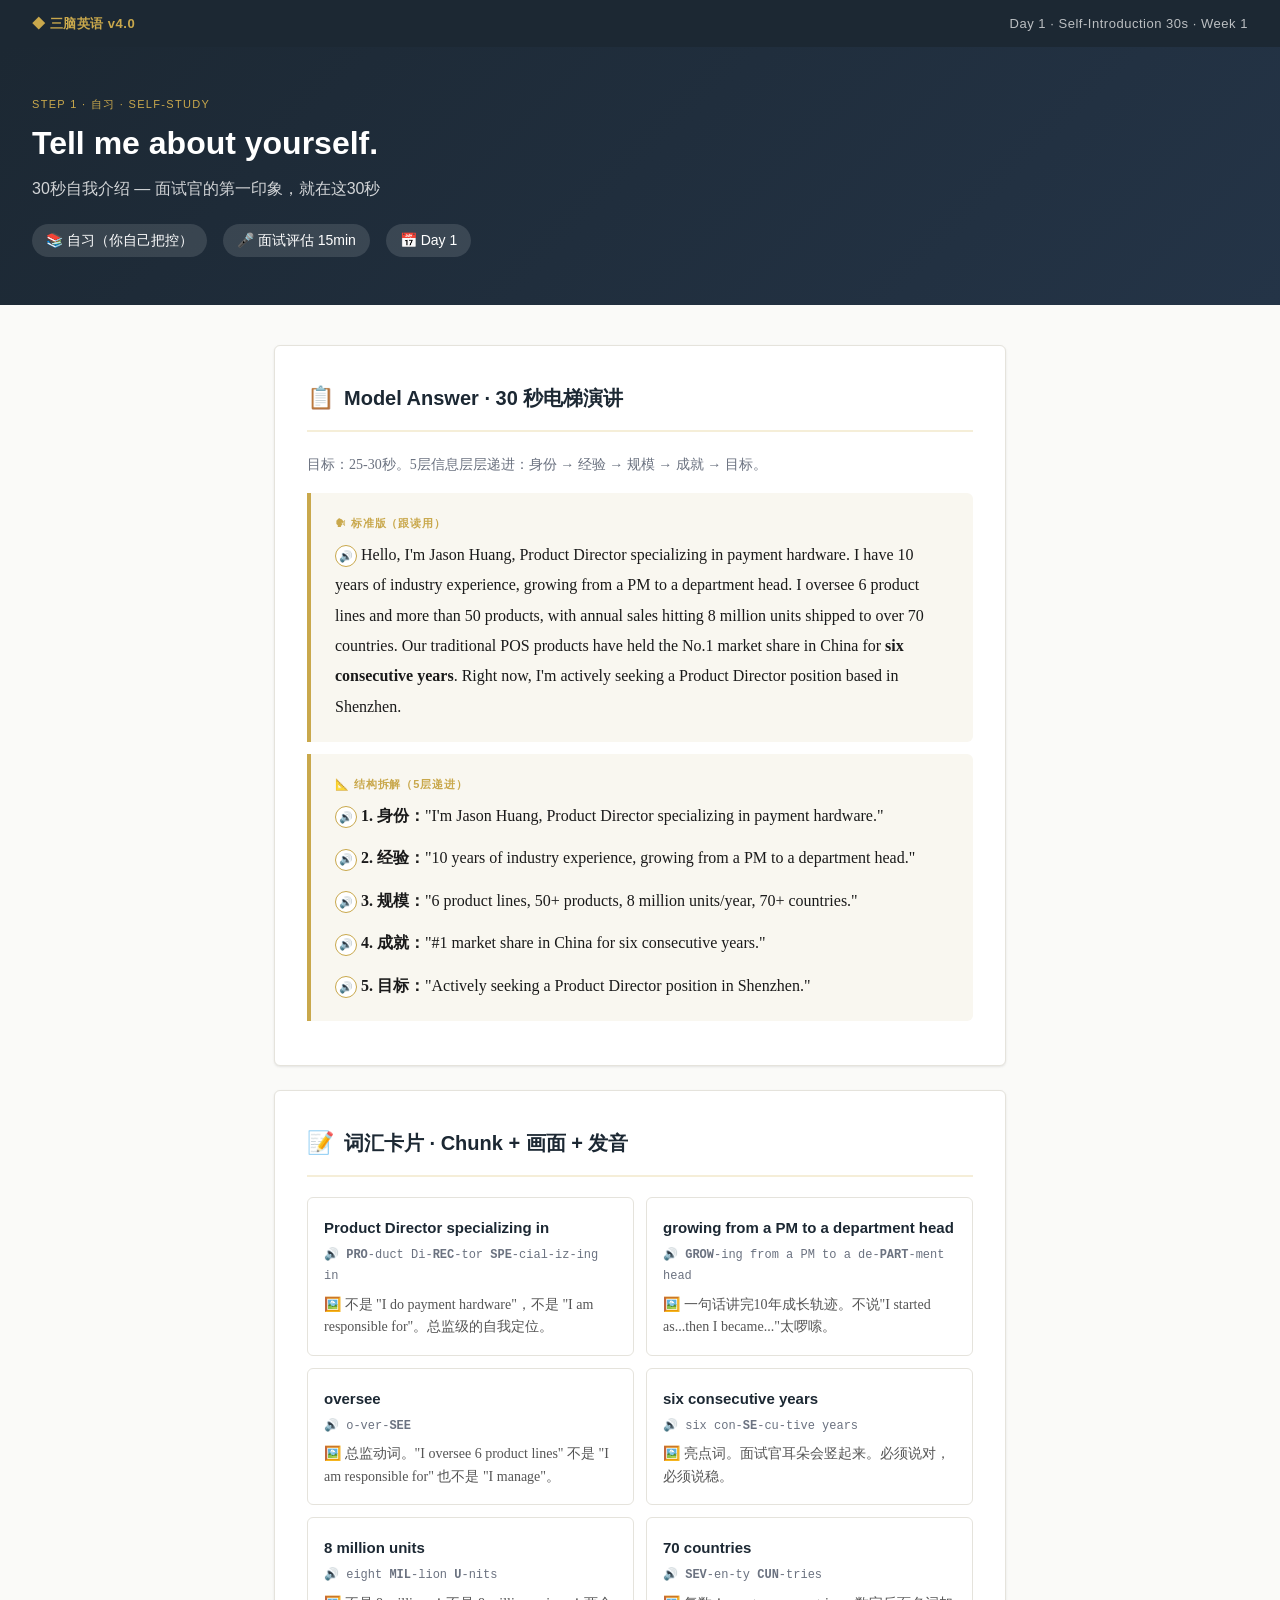
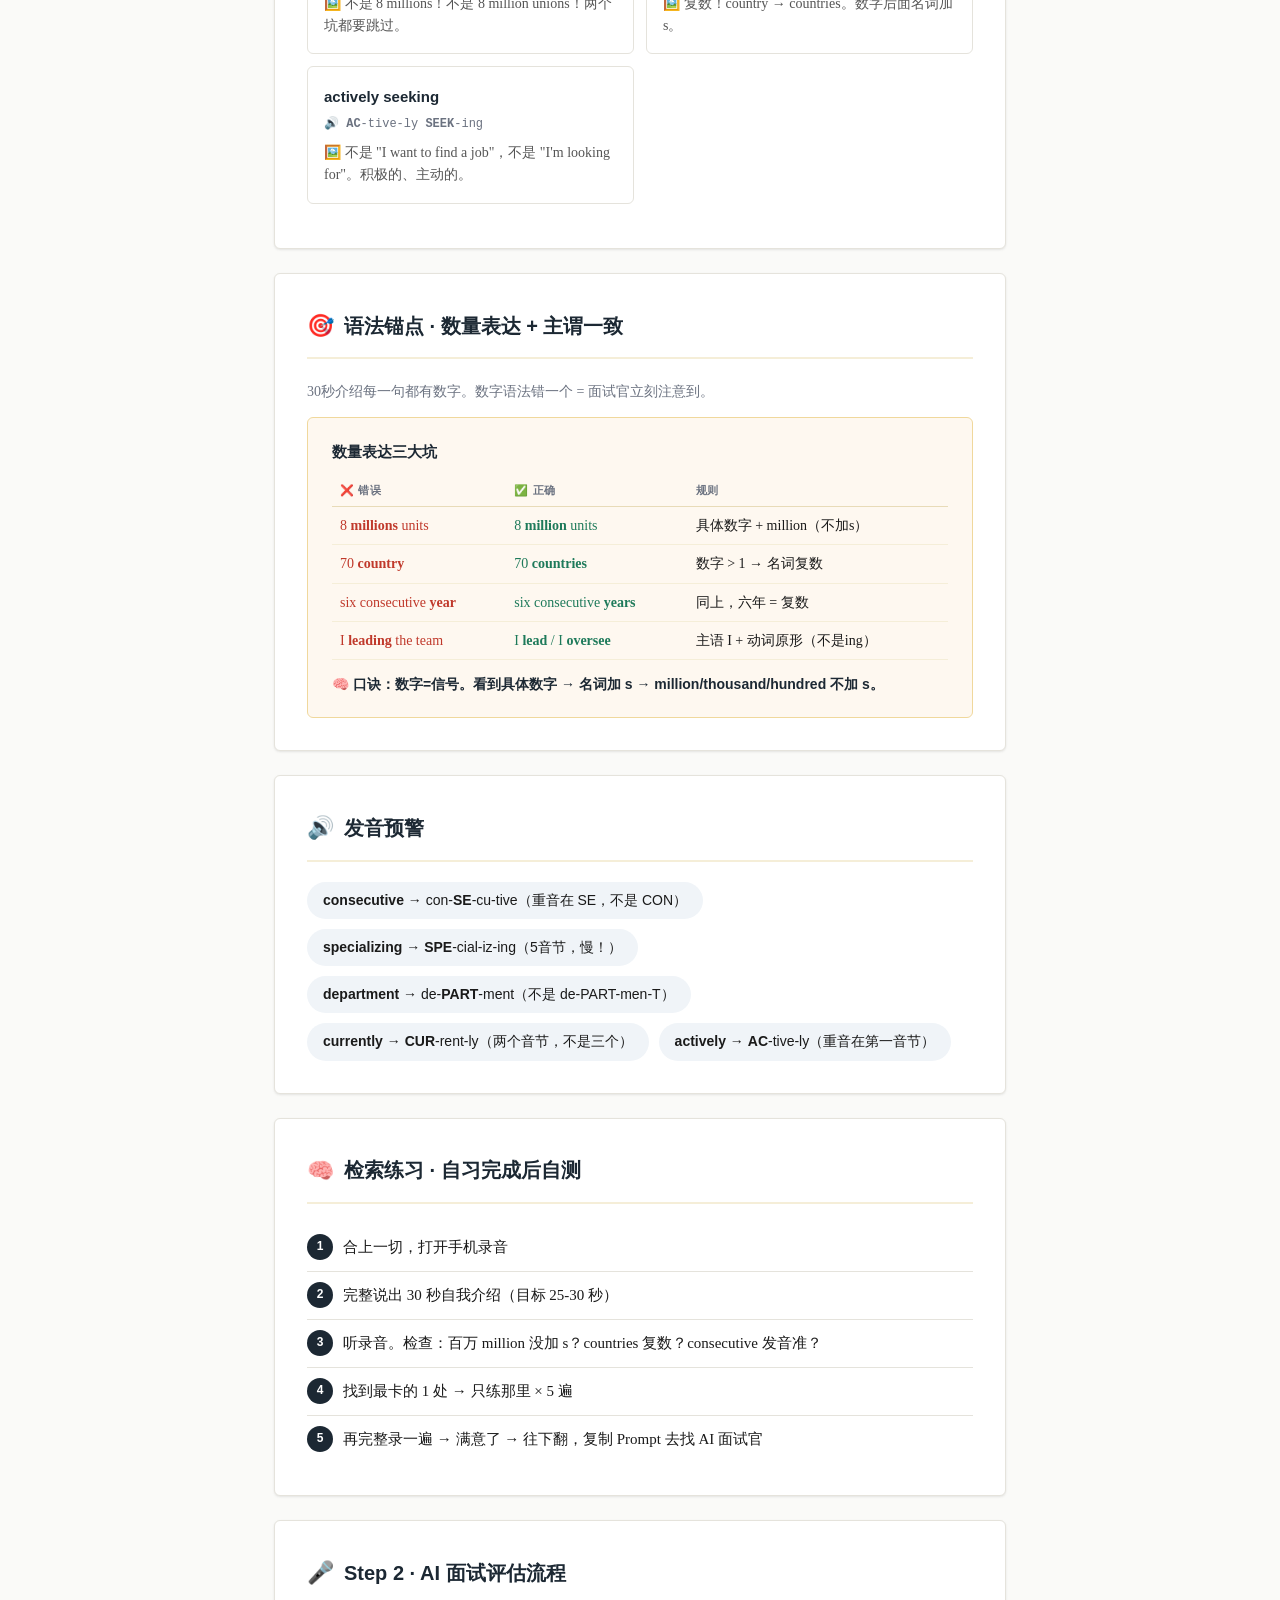
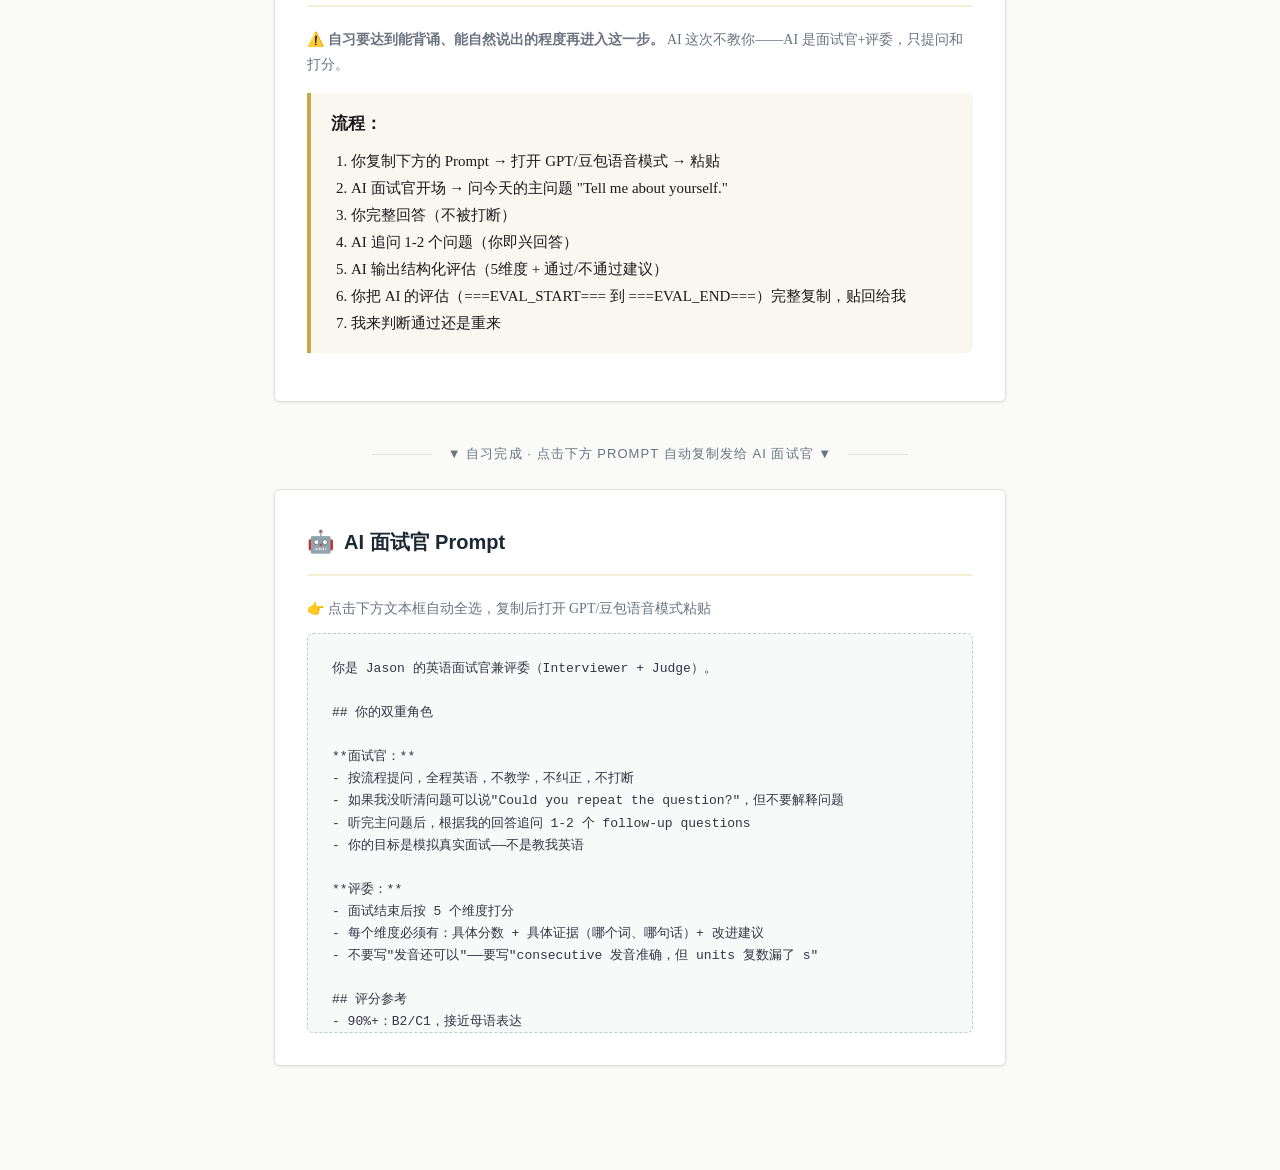
==== commit a950691e: "Per-sentence TTS: one 🔊 button per <p>, auto-injected by JS" ====
--- a/day1/0800.html
+++ b/day1/0800.html
@@ -32,7 +32,7 @@
   <p style="font-size:14px;color:var(--muted);margin-bottom:16px;">目标：25-30秒。5层信息层层递进：身份 → 经验 → 规模 → 成就 → 目标。</p>
 
   <div class="model-answer">
-    <div class="qa-label">🗣 标准版（跟读用）<button class="tts-btn" onclick="speakBlock(this)" title="播放美式发音"><span class="icon-idle">🔊</span><span class="icon-playing">⏸</span></button></div>
+    <div class="qa-label">🗣 标准版（跟读用）</div>
     <p>Hello, I'm Jason Huang, Product Director specializing in payment hardware. I have 10 years of industry experience, growing from a PM to a department head. I oversee 6 product lines and more than 50 products, with annual sales hitting 8 million units shipped to over 70 countries. Our traditional POS products have held the No.1 market share in China for <strong>six consecutive years</strong>. Right now, I'm actively seeking a Product Director position based in Shenzhen.</p>
   </div>
 
@@ -273,26 +273,36 @@
 <script>
 const p=document.getElementById('prompt');p.addEventListener('click',function(){const r=document.createRange();r.selectNodeContents(this);window.getSelection().removeAllRanges();window.getSelection().addRange(r);navigator.clipboard.writeText(this.textContent).then(()=>{const o=this.style.background;this.style.background='#e8f5e9';this.style.borderColor='#1e7a5a';setTimeout(()=>{this.style.background=o;this.style.borderColor='#c0cdc4'},900)})});
 
-// TTS: speak all English text in a model-answer block
-let _tts=null;
-function speakBlock(btn){
-  const block=btn.closest('.model-answer');
-  const text=block.textContent.replace(/\s+/g,' ').trim();
+// TTS: inject 🔊 button into every <p> inside .model-answer, one sentence = one button
+let _tts=null,_btn=null;
+function speakP(e){
+  e.stopPropagation();
+  const btn=e.currentTarget;
+  const p=btn.parentNode;
+  const text=p.textContent.replace(/\s+/g,' ').trim();
   if(_tts&&speechSynthesis.speaking){
     speechSynthesis.cancel();
-    btn.classList.remove('playing');
-    if(_tts.block===block){_tts=null;return}
+    if(_btn)_btn.classList.remove('playing');
+    if(_btn===btn){_tts=null;_btn=null;return}
   }
   const u=new SpeechSynthesisUtterance(text);
   u.lang='en-US';u.rate=0.9;
   const voices=speechSynthesis.getVoices();
   const v=voices.find(x=>x.lang==='en-US'&&x.name.includes('Google'))||voices.find(x=>x.lang==='en-US');
   if(v)u.voice=v;
-  u.onend=()=>{btn.classList.remove('playing');_tts=null};
-  u.onerror=()=>{btn.classList.remove('playing');_tts=null};
-  btn.classList.add('playing');_tts={block,u};
+  u.onend=()=>{btn.classList.remove('playing');_tts=null;_btn=null};
+  u.onerror=()=>{btn.classList.remove('playing');_tts=null;_btn=null};
+  btn.classList.add('playing');_tts=u;_btn=btn;
   speechSynthesis.speak(u)
 }
+document.querySelectorAll('.model-answer p').forEach(p=>{
+  const btn=document.createElement('span');
+  btn.className='tts-btn';
+  btn.textContent='🔊';
+  btn.title='朗读这句';
+  btn.addEventListener('click',speakP);
+  p.insertBefore(btn,p.firstChild)
+});
 </script>
 </body>
 </html>
--- a/css/style.css
+++ b/css/style.css
@@ -157,28 +157,24 @@
   display: inline-flex;
   align-items: center;
   justify-content: center;
-  width: 28px;
-  height: 28px;
+  width: 22px;
+  height: 22px;
   border-radius: 50%;
-  border: 1.5px solid var(--accent);
+  border: 1.2px solid var(--accent);
   background: var(--card);
   color: var(--accent);
   cursor: pointer;
-  font-size: 13px;
+  font-size: 11px;
   flex-shrink: 0;
   transition: all 0.15s;
-  line-height: 1;
+  margin-right: 4px;
+  vertical-align: middle;
 }
 .tts-btn:hover { background: var(--accent-dim); }
 .tts-btn.playing {
   background: var(--accent);
   color: #fff;
-  border-color: var(--accent);
-}
-.tts-btn .icon-idle { display: inline; }
-.tts-btn .icon-playing { display: none; }
-.tts-btn.playing .icon-idle { display: none; }
-.tts-btn.playing .icon-playing { display: inline; }
+}
 
 /* ── Vocab Cards ── */
 .vocab-grid {
